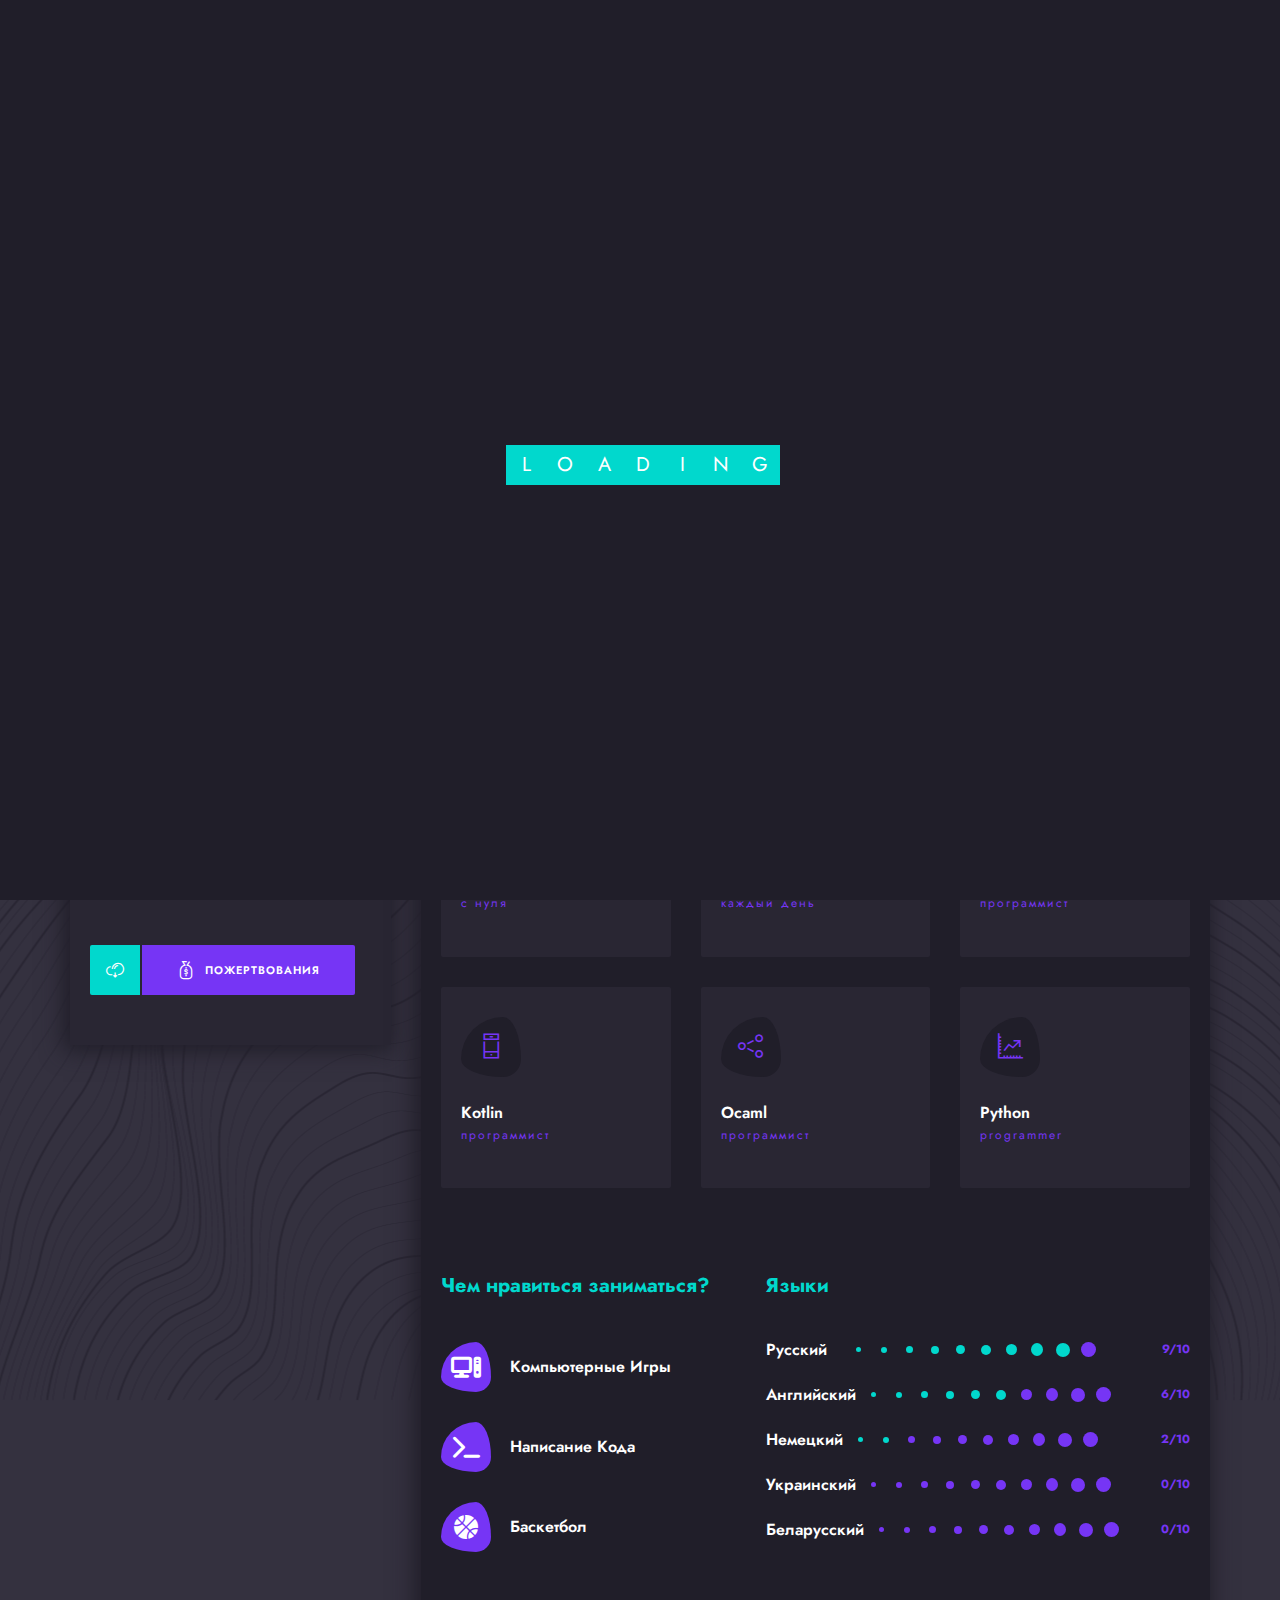
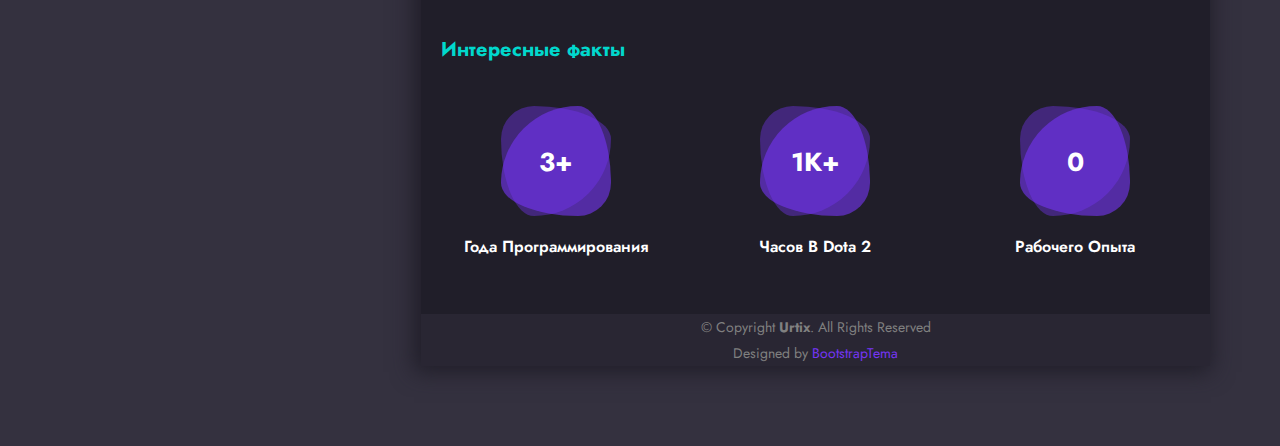
==== index.html @ 2e1987f0 "feat: Russification of the site" ====
<!DOCTYPE html>
<html lang="ru">
    <head>
        <title>Perevalov Efim</title>
        <meta charset="UTF-8">
        <meta name="viewport" content="width=device-width">

        <!-- Start Include All CSS -->
        <link rel="stylesheet" href="assets/css/bootstrap.css"/>
        <link rel="stylesheet" href="assets/css/animate.css"/>
        <link rel="stylesheet" href="assets/css/stroke-gap-icons.css"/>
        <link rel="stylesheet" href="assets/css/all.css"/>
        <link rel="stylesheet" href="assets/css/flaticon.css"/>
        <link rel="stylesheet" href="assets/css/Interest.css">
        <link rel="stylesheet" href="assets/css/owl.carousel.min.css">
        <link rel="stylesheet" href="assets/css/owl.theme.default.min.css">
        <link rel="stylesheet" href="assets/css/lightslider.css">
        <link rel="stylesheet" href="assets/css/jquery.mCustomScrollbar.css">
        
        <link rel="stylesheet" href="assets/css/preset.css"/>
        <link rel="stylesheet" href="assets/css/ignore_for_wp.css"/>
        <link rel="stylesheet" href="assets/css/theme.css"/>
        <link rel="stylesheet" href="assets/css/responsive.css"/>
        <link rel="stylesheet" href="assets/css/light.css"/>
        <!-- End Include All CSS -->

        <!-- Favicon Icon -->
        <link rel="icon"  type="image/png" href="assets/images/favicon.png">
        <!-- Favicon Icon -->
    </head>
    <body class="dark">
        
        <!-- Preloader Start -->
        <div class="preloader">
            <div class="preloader-inner">
                <div class="preloader-box">
                    <div class="letter">L</div>
                    <div class="letter">O</div>
                    <div class="letter">A</div>
                    <div class="letter">D</div>
                    <div class="letter">I</div>
                    <div class="letter">N</div>
                    <div class="letter">G</div>
                </div>
            </div>
        </div>
        <!-- Preloader End -->
        
        <div class="container">
            <div class="row">
                <div class="col-lg-4 profileColumn">
                    <div class="profileSidebar">
                        <div class="psHeader">
                            <svg preserveAspectRatio="none" viewBox="0 0 100 100">
                                <polygon points="0 20, 100 20, 0 100" opacity=".65"></polygon>
                            </svg>
                            <svg class="svg2" preserveAspectRatio="none" viewBox="0 0 100 120">
                                <polygon points="0 20, 100 20, 15 120" opacity=".8"></polygon>
                            </svg>
                            <div class="psContent">
                                <h3>Ефим Перевалов</h3>
                                <span>Программный инженер</span>
                            </div>
                        </div>
                        <div class="psPhoto">
                            <img src="assets/images/home_01/1.jpg" alt=""/>
                            <div class="psSocial">
                                <a href="https://vk.com/zend4m" target="_blank" class="fac"><i class="fa-brands fa-vk"></i></a>
                                <a href="https://t.me/Ze17dan" target="_blank" class="twi"><i class="fa-brands fa-telegram"></i></a>
                                <a href="https://github.com/Urtix" target="_blank" class="dri"><i class="fa-brands fa-github"></i></a>
                            </div>
                        </div>
                        <div class="psSkills">
                            <div class="pssBox" data-count="60">
                                <div class="pssbCount">60.</div>
                                <h5>C</h5>
                                <div class="pssbBars"><div class="pssbBar" style="width: 0%;"></div></div>
                            </div>
                            <div class="pssBox" data-count="70">
                                <div class="pssbCount">75.</div>
                                <h5>Python</h5>
                                <div class="pssbBars"><div class="pssbBar" style="width: 0%;"></div></div>
                            </div>
                            <div class="pssBox" data-count="70">
                                <div class="pssbCount">70.</div>
                                <h5>Kotlin</h5>
                                <div class="pssbBars"><div class="pssbBar" style="width: 0%;"></div></div>
                            </div>
                            <div class="pssBox" data-count="50">
                                <div class="pssbCount">50.</div>
                                <h5>Ocaml</h5>
                                <div class="pssbBars"><div class="pssbBar" style="width: 0%;"></div></div>
                            </div>
                            <div class="pssBox" data-count="100">
                                <div class="pssbCount">100.</div>
                                <h5>HTML</h5>
                                <div class="pssbBars"><div class="pssbBar" style="width: 0%;"></div></div>
                            </div>
                            <div class="pssBox" data-count="80">
                                <div class="pssbCount">80.</div>
                                <h5>CSS</h5>
                                <div class="pssbBars"><div class="pssbBar" style="width: 0%;"></div></div>
                            </div>
                            <div class="pssBox" data-count="20">
                                <div class="pssbCount">20.</div>
                                <h5>Scala</h5>
                                <div class="pssbBars"><div class="pssbBar" style="width: 0%;"></div></div>
                            </div>
                        </div>
                        <div class="psFooter">
                            <a href="javascript:void(0);" class="btt_btn only_icon btt_reverse"><span><i class="icon icon-DownloadCloud"></i></span></a>
                            <a href="javascript:void(0);" class="btt_btn contact_me"><span><i class="icon icon-Bag"></i>пожертвования</span></a>
                        </div>
                    </div>
                </div>
                <div class="col-lg-8 contentColumn" id="tabContainer">
                    <header class="header clearfix">
                        <a href="javascript:void(0)" class="menu_btn"><i class="icofont-navigation-menu"></i>Меню</a>
                        <nav class="mainMenu">
                            <ul class="clearfix" id="mainTab">
                                <li class="active"><a href="#home"><i class="icon icon-House"></i><span>Главная</span></a></li>
                                <li><a href="#portfolio"><i class="icon icon-Bulb"></i><span>Портфолио</span></a></li>
                                <li><a href="#contact"><i class="icon icon-Imbox"></i><span>Контакты</span></a></li>
                            </ul>
                        </nav>
                    </header>
					<div class="sidebarOverlay"></div>
                    <div class="bodyContent" id="home">
                        <div class="pageCointainer">
                            <section class="comonSection aboutSection">
                                <div class="container-fluid">
                                    <div class="row">
                                        <div class="col-lg-12">
                                            <h2 class="sectionTitle">Информация обо мне</h2>
                                        </div>
                                    </div>
                                    <div class="row">
                                        <div class="col-lg-12">
                                            <div class="row">
                                                <div class="col-lg-6">
                                                    <div class="icon_box_01">
                                                        <i class="icon icon-User"></i>
                                                        <h3>Антропоним</h3>
                                                        <p>Перевалов Ефим</p>
                                                    </div>
                                                </div>
                                                <div class="col-lg-6">
                                                    <div class="icon_box_01">
                                                        <i class="icon icon-Calculator"></i>
                                                        <h3>Дата рождения</h3>
                                                        <p>30.07.2004</p>
                                                    </div>
                                                </div>
                                                <div class="col-lg-6">
                                                    <div class="icon_box_01">
                                                        <i class="icon icon-Mail"></i>
                                                        <h3>Студенческий email адрес</h3>
                                                        <p>st105969@student.spbu.ru</p>
                                                    </div>
                                                </div>
                                                <div class="col-lg-6">
                                                    <div class="icon_box_01">
                                                        <i class="icon icon-Phone"></i>
                                                        <h3>Номер телефона</h3>
                                                        <p>+79003906046</p>
                                                    </div>
                                                </div>
                                            </div>
                                        </div>
                                    </div>
                                    <div class="row mt30">
                                        <div class="col-lg-12">
                                            <h2 class="sectionTitle mb22">Краткая биография</h2>
                                        </div>
                                    </div>
                                    <div class="row">
                                        <div class="abContent">
                                            <p>
                                                Я начал программировать еще в школе. В то время изучил только основы python. Затем я поступил в Санкт-Петербургский государственный университет и начал глубже погружаться в программирование. Благодаря этому я изучил алгоритмы и структуры данных, а также несколько языков программирования. В настоящее время я работаю над интерпретатором для языка F#.</p>
                                        </div>
                                    </div>
                                    <div class="row mt52">
                                        <div class="col-lg-12">
                                            <h2 class="sectionTitle">Чем я занимаюсь?</h2>
                                        </div>
                                    </div>
                                    <div class="row itemMb30">
                                        <div class="col-lg-4">
                                            <div class="icon_box_02">
                                                <div class="i_div">
                                                    <i class="icon icon-Settings"></i>
                                                </div>
                                                <h3><a href="javascript:void(0);">Web Development</a></h3>
                                                <h5>с нуля</h5>
                                            </div>
                                        </div>
                                        <div class="col-lg-4">
                                            <div class="icon_box_02">
                                                <div class="i_div">
                                                    <i class="icon icon-Pen"></i>
                                                </div>
                                                <h3><a href="javascript:void(0);">Учусь</a></h3>
                                                <h5>каждый день</h5>
                                            </div>
                                        </div>
                                        <div class="col-lg-4">
                                            <div class="icon_box_02">
                                                <div class="i_div">
                                                    <i class="icon icon-Layers"></i>
                                                </div>
                                                <h3><a href="javascript:void(0);">C</a></h3>
                                                <h5>программист</h5>
                                            </div>
                                        </div>
                                        <div class="col-lg-4">
                                            <div class="icon_box_02">
                                                <div class="i_div">
                                                    <i class="icon icon-Phone"></i>
                                                </div>
                                                <h3><a href="javascript:void(0);">Kotlin</a></h3>
                                                <h5>программист</h5>
                                            </div>
                                        </div>
                                        <div class="col-lg-4">
                                            <div class="icon_box_02">
                                                <div class="i_div">
                                                    <i class="icon icon-Share"></i>
                                                </div>
                                                <h3><a href="javascript:void(0);">Ocaml</a></h3>
                                                <h5>программист</h5>
                                            </div>
                                        </div>
                                        <div class="col-lg-4">
                                            <div class="icon_box_02">
                                                <div class="i_div">
                                                    <i class="icon icon-ChartUp"></i>
                                                </div>
                                                <h3><a href="javascript:void(0);">Python</a></h3>
                                                <h5>programmer</h5>
                                            </div>
                                        </div>
                                    </div>
                                    <div class="row mt60">
                                        <div class="col-lg-5">
                                            <h2 class="sectionTitle">Чем нравиться заниматься?</h2>
                                            <div class="singleInt">
                                                <i class="fa-solid fa-computer"></i>
                                                <h3>Компьютерные игры</h3>
                                            </div>
                                            <div class="singleInt">
                                                <i class="fa-solid fa-terminal"></i>
                                                <h3>Написание кода</h3>
                                            </div>
                                            <div class="singleInt">
                                                <i class="fa-solid fa-basketball"></i>
                                                <h3>Баскетбол</h3>
                                            </div>
                                        </div>
                                        <div class="col-lg-7">
                                            <h2 class="sectionTitle">Языки</h2>
                                            <div class="languageDiv">
                                                <div class="ldInner profLevel9">
                                                    <h5>Русский</h5>
                                                    <span></span><span></span><span></span><span></span><span></span>
                                                    <span></span><span></span><span></span><span></span><span></span>
                                                    <i>9/10</i>
                                                </div>
                                                <div class="ldInner profLevel6">
                                                    <h5>Английский</h5>
                                                    <span></span><span></span><span></span><span></span><span></span>
                                                    <span></span><span></span><span></span><span></span><span></span>
                                                    <i>6/10</i>
                                                </div>
                                                <div class="ldInner profLevel2">
                                                    <h5>Немецкий</h5>
                                                    <span></span><span></span><span></span><span></span><span></span>
                                                    <span></span><span></span><span></span><span></span><span></span>
                                                    <i>2/10</i>
                                                </div>
                                                <div class="ldInner profLevel0">
                                                    <h5>Украинский</h5>
                                                    <span></span><span></span><span></span><span></span><span></span>
                                                    <span></span><span></span><span></span><span></span><span></span>
                                                    <i>0/10</i>
                                                </div>
                                                <div class="ldInner profLevel0">
                                                    <h5>Беларусский</h5>
                                                    <span></span><span></span><span></span><span></span><span></span>
                                                    <span></span><span></span><span></span><span></span><span></span>
                                                    <i>0/10</i>
                                                </div>
                                            </div>
                                        </div>
                                    </div>
                                    <div class="row mt60">
                                        <div class="col-lg-12">
                                            <h2 class="sectionTitle">Интересные факты</h2>
                                        </div>
                                    </div>
                                    <div class="row mb30">
                                        <div class="col-lg-4">
                                            <div class="icon_box_03 text-center hasCounter" data-count="3">
                                                <div class="icon_div">
                                                    <i><span class="counter">3</span>+</i>
                                                </div>
                                                <h5>Года программирования</h5>
                                            </div>
                                        </div>
                                        <div class="col-lg-4">
                                            <div class="icon_box_03 text-center hasCounter" data-count="1">
                                                <div class="icon_div">
                                                    <i><span class="counter">1</span>K+</i>
                                                </div>
                                                <h5>Часов в Dota 2</h5>
                                            </div>
                                        </div>
                                        <div class="col-lg-4">
                                            <div class="icon_box_03 text-center hasCounter" data-count="0">
                                                <div class="icon_div">
                                                    <i><span class="counter">0</span></i>
                                                </div>
                                                <h5>Рабочего опыта</h5>
                                            </div>
                                        </div>
                                    </div>
                                </div>
                            </section>
                            <footer class="footer">
                                <div class="container-fluid">
                                    <div class="row">
                                        <div class="col-lg-12 text-center">
                                            <div class="copyright">
                                                &copy; Copyright <strong><span>Urtix</span></strong
                                                >. All Rights Reserved
                                            </div>
                                            <div class="credits">
                                                Designed by <a href="https://bootstraptema.ru/">BootstrapTema</a>
                                            </div>
                                        </div>
                                    </div>
                                </div>
                            </footer>
                        </div>
                    </div>
                    <div class="bodyContent" id="portfolio">
                        <div class="pageCointainer">
                            <section class="comonSection portfolioSection">
                                <div class="container-fluid">
                                    <div class="row">
                                        <div class="col-lg-12">
                                            <h2 class="sectionTitle">Последние проекты</h2>
                                        </div>
                                    </div>
                                    <div class="row" id="Grid">
                                        <div class="col-lg-4 folio_effect mix graphic">
                                            <div class="folio_item">
                                                <a href="https://github.com/Urtix/fp2023" class="folio_item_thumbs">
                                                    <div class="folio_stack">
                                                        <div class="folio_decoration"></div>
                                                        <div class="folio_decoration"></div>
                                                        <div class="folio_decoration"></div>
                                                        <div class="folio_decoration"></div>
                                                        <div class="folio_img_holder">
                                                            <img class="folio_img" src="assets/images/folio/I.jpg" alt="Image">
                                                        </div>
                                                    </div>
                                                </a>
                                                <div class="folio_content">
                                                    <h3 class="folio_title"><a href="https://github.com/Urtix/fp2023">Интерпретатор</a></h3>
                                                </div>
                                            </div>
                                        </div>
                                        <div class="col-lg-4 folio_effect mix dev">
                                            <div class="folio_item">
                                                <a href="https://github.com/Urtix/trees-4" class="folio_item_thumbs">
                                                    <div class="folio_stack">
                                                        <div class="folio_decoration"></div>
                                                        <div class="folio_decoration"></div>
                                                        <div class="folio_decoration"></div>
                                                        <div class="folio_decoration"></div>
                                                        <div class="folio_img_holder">
                                                            <img class="folio_img" src="assets/images/folio/BT.jpg" alt="Image">
                                                        </div>
                                                    </div>
                                                </a>
                                                <div class="folio_content">
                                                    <h3 class="folio_title"><a href="https://github.com/Urtix/trees-4">Бинарные деревья</a></h3>
                                                </div>
                                            </div>
                                        </div>
                                        <div class="col-lg-4 folio_effect mix illustrtopm">
                                            <div class="folio_item">
                                                <a href="https://github.com/Urtix/embox" class="folio_item_thumbs">
                                                    <div class="folio_stack">
                                                        <div class="folio_decoration"></div>
                                                        <div class="folio_decoration"></div>
                                                        <div class="folio_decoration"></div>
                                                        <div class="folio_decoration"></div>
                                                        <div class="folio_img_holder">
                                                            <img class="folio_img" src="assets/images/folio/E.jpg" alt="Image">
                                                        </div>
                                                    </div>
                                                </a>
                                                <div class="folio_content">
                                                    <h3 class="folio_title"><a href="https://github.com/Urtix/embox">Доработка Embox</a></h3>
                                                </div>
                                            </div>
                                        </div>
                                    </div>
                                </div>
                            </section>
                            <footer class="footer">
                                <div class="container-fluid">
                                    <div class="row">
                                        <div class="col-lg-12 text-center">
                                            <div class="copyright">
                                                &copy; Copyright <strong><span>Urtix</span></strong
                                                >. All Rights Reserved
                                            </div>
                                            <div class="credits">
                                                Designed by <a href="https://bootstraptema.ru/">BootstrapTema</a>
                                            </div>
                                        </div>
                                    </div>
                                </div>
                            </footer>
                        </div>
                    </div>
                    
                    <div class="bodyContent" id="contact">
                        <div class="pageCointainer">
                            <section class="comonSection contactSection">
                                <div class="container-fluid">
                                    <div class="row">
                                        <div class="col-lg-12">
                                            <h2 class="sectionTitle">Мои контакты</h2>
                                        </div>
                                    </div>
                                    <div class="row">
                                        <div class="col-lg-6">
                                            <div class="icon_box_01">
                                                <i class="fa-brands fa-google"></i>
                                                <h3>Студенческий email адрес</h3>
                                                <p>st105969@student.spbu.ru</p>
                                            </div>
                                        </div>
                                        <div class="col-lg-6">
                                            <div class="icon_box_01">
                                                <a href="https://t.me/Ze17dan" target="_blank" class="twi"><i class="fa-brands fa-telegram"></i></a>
                                                <h3>Telegram</h3>
                                                <a href="https://t.me/Ze17dan" target="_blank" class="twi"><p>https://t.me/Ze17dan</p></a>
                                            </div>
                                        </div>
                                        <div class="col-lg-6">
                                            <div class="icon_box_01">
                                                <a href="https://vk.com/zend4m" target="_blank" class="fac"><i class="fa-brands fa-vk"></i></a>
                                                <h3>Vk</h3>
                                                <a href="https://vk.com/zend4m" target="_blank" class="fac"><p>https://vk.com/zend4m</p></a>
                                            </div>
                                        </div>
                                        <div class="col-lg-6">
                                            <div class="icon_box_01">
                                                <a href="https://github.com/Urtix" target="_blank" class="dri"><i class="fa-brands fa-github"></i></a>
                                                <h3>Github</h3>
                                                <a href="https://github.com/Urtix" target="_blank" class="dri"><p>https://github.com/Urtix</p></a>
                                            </div>
                                        </div>
                                        <div class="col-lg-6">
                                            <div class="icon_box_01">
                                                <a href="https://steamcommunity.com/profiles/76561198334966931" target="_blank" class="steam"><i class="fa-brands fa-steam"></i></a>
                                                <h3>Steam</h3>
                                                <a href="https://steamcommunity.com/profiles/76561198334966931" target="_blank" class="steam"><p>steam link</p></a>
                                            </div>
                                        </div>
                                        <div class="col-lg-6">
                                            <div class="icon_box_01">
                                                <i class="fa-brands fa-discord"></i>
                                                <h3>Discord</h3>
                                                <p>gabri6613</p>
                                            </div>
                                        </div>
                                    </div>
                                </div>
                            </section>
                            <footer class="footer">
                                <div class="container-fluid">
                                    <div class="row">
                                        <div class="col-lg-12 text-center">
                                            <div class="copyright">
                                                &copy; Copyright <strong><span>Urtix</span></strong
                                                >. All Rights Reserved
                                            </div>
                                            <div class="credits">
                                                Designed by <a href="https://bootstraptema.ru/">BootstrapTema</a>
                                            </div>
                                        </div>
                                    </div>
                                </div>
                            </footer>
                        </div>
                    </div>
                </div>
            </div>
        </div>
        
        <!-- Bact To Top -->
        <a href="javascript:void(0);" id="backtotop"><i class="icon icon-House"></i></a>
        <!-- Bact To Top -->

        <!-- Start Include All JS -->
        <script src="assets/js/jquery.js"></script>
        <script src="assets/js/bootstrap.min.js"></script>
        <script src="assets/js/jquery.appear.js"></script>
        <script src="assets/js/owl.carousel.min.js"></script>
        <script src="assets/js/mixer.js"></script>
        <script src="assets/js/lightslider.min.js"></script>
        <script src="https://maps.google.com/maps/api/js?key=AIzaSyBJtPMZ_LWZKuHTLq5o08KSncQufIhPU3o"></script>
        <script src="assets/js/gmaps.js"></script>
        <script src="assets/js/anime.min.js"></script>
        <script src="assets/js/folio.js"></script>
        <script src="assets/js/jquery.mCustomScrollbar.concat.min.js"></script>
        
        <script src="assets/js/jquery.easytabs.min.js"></script>
        <script src="assets/js/theme.js"></script>
        <!-- End Include All JS -->
    </body>
</html>
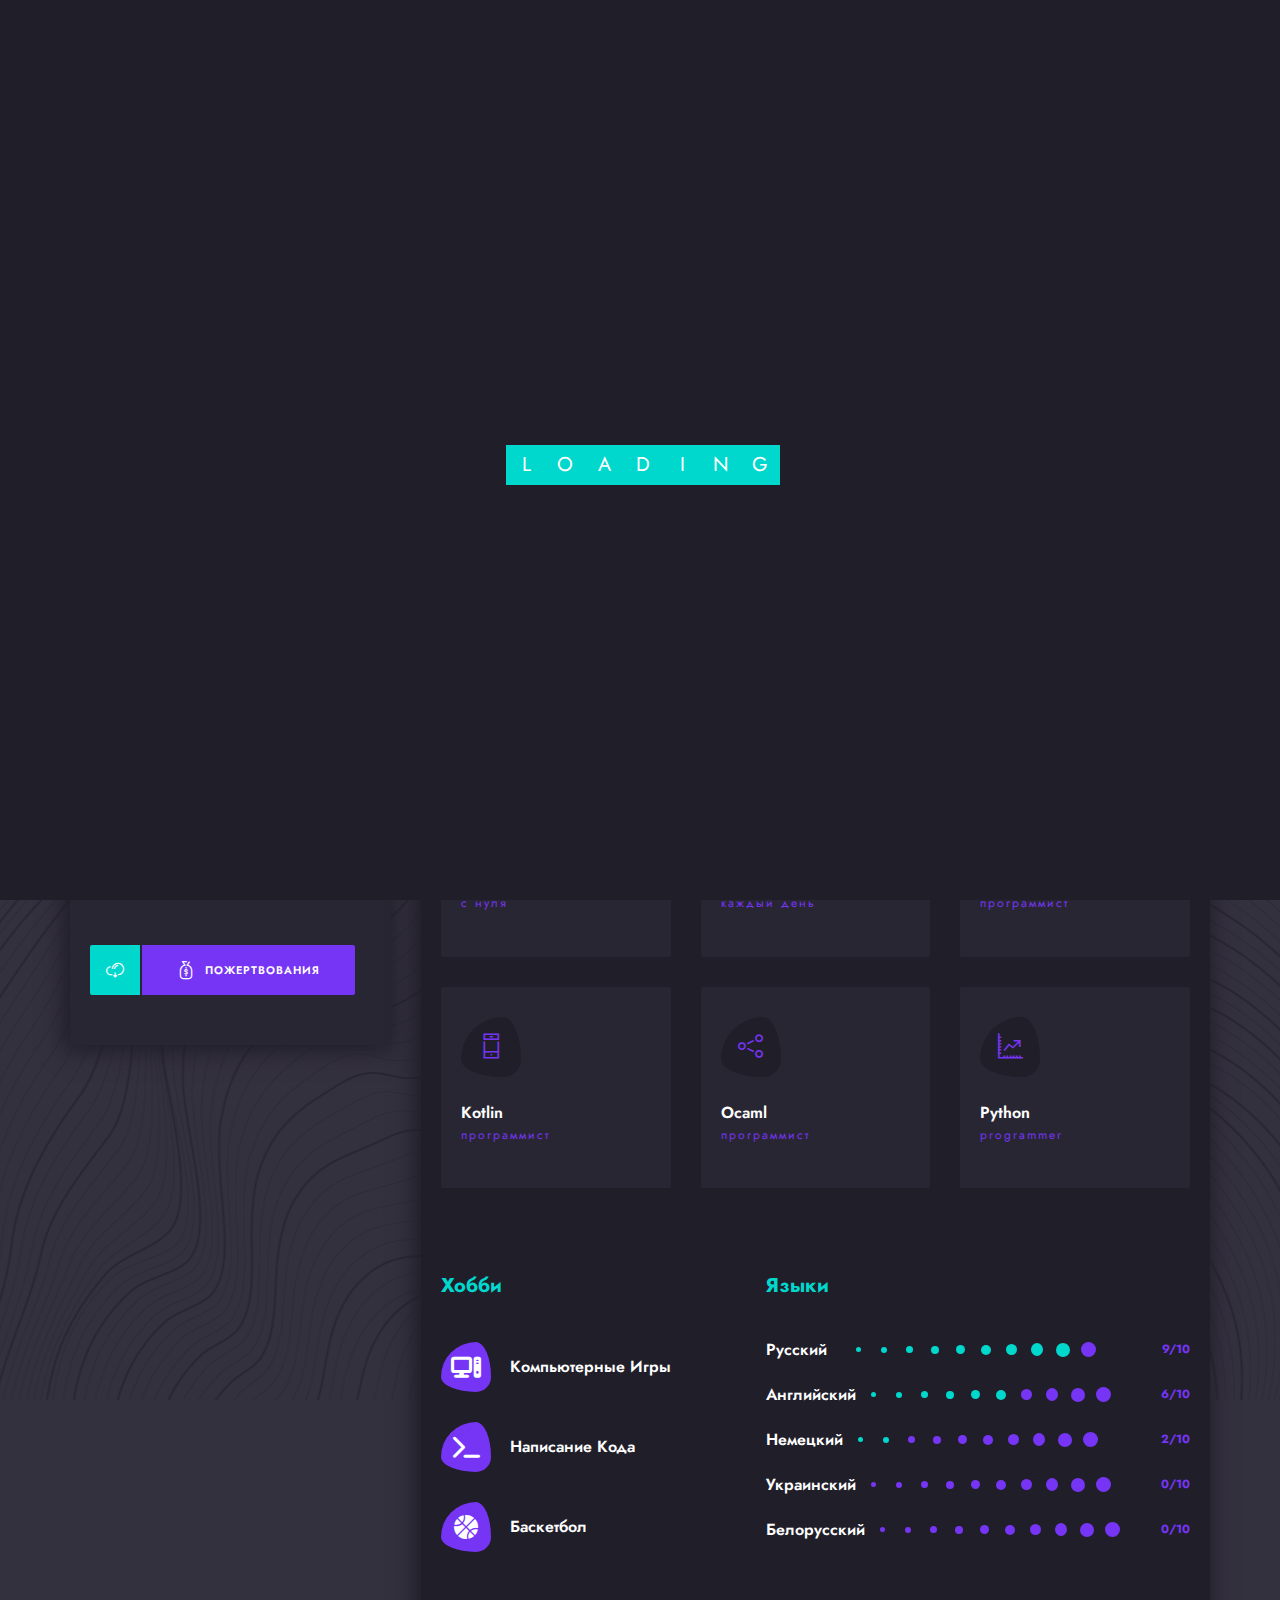
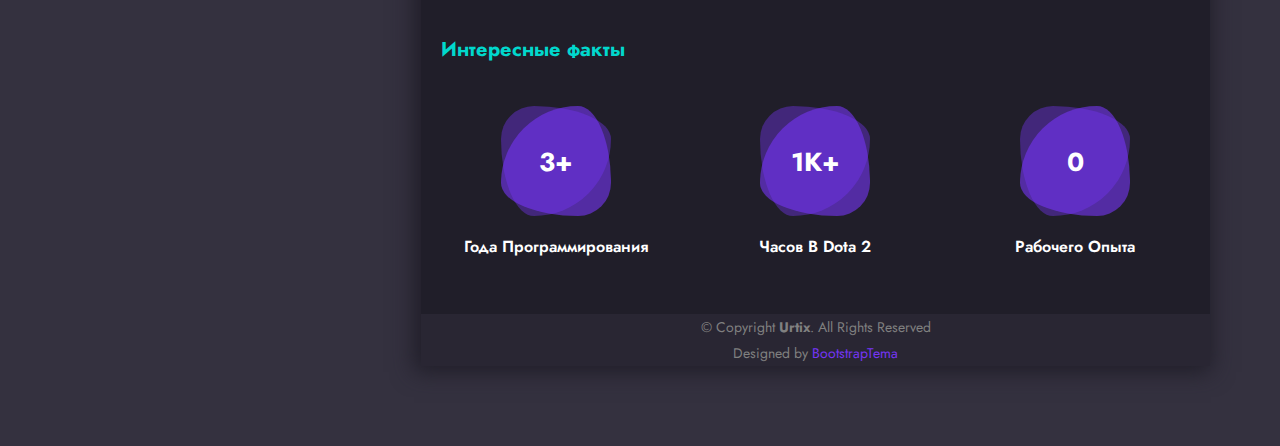
==== commit 012739f6: "rename: Add hobby" ====
--- a/index.html
+++ b/index.html
@@ -242,7 +242,7 @@
                                     </div>
                                     <div class="row mt60">
                                         <div class="col-lg-5">
-                                            <h2 class="sectionTitle">Чем нравиться заниматься?</h2>
+                                            <h2 class="sectionTitle">Хобби</h2>
                                             <div class="singleInt">
                                                 <i class="fa-solid fa-computer"></i>
                                                 <h3>Компьютерные игры</h3>
@@ -284,7 +284,7 @@
                                                     <i>0/10</i>
                                                 </div>
                                                 <div class="ldInner profLevel0">
-                                                    <h5>Беларусский</h5>
+                                                    <h5>Белорусский</h5>
                                                     <span></span><span></span><span></span><span></span><span></span>
                                                     <span></span><span></span><span></span><span></span><span></span>
                                                     <i>0/10</i>
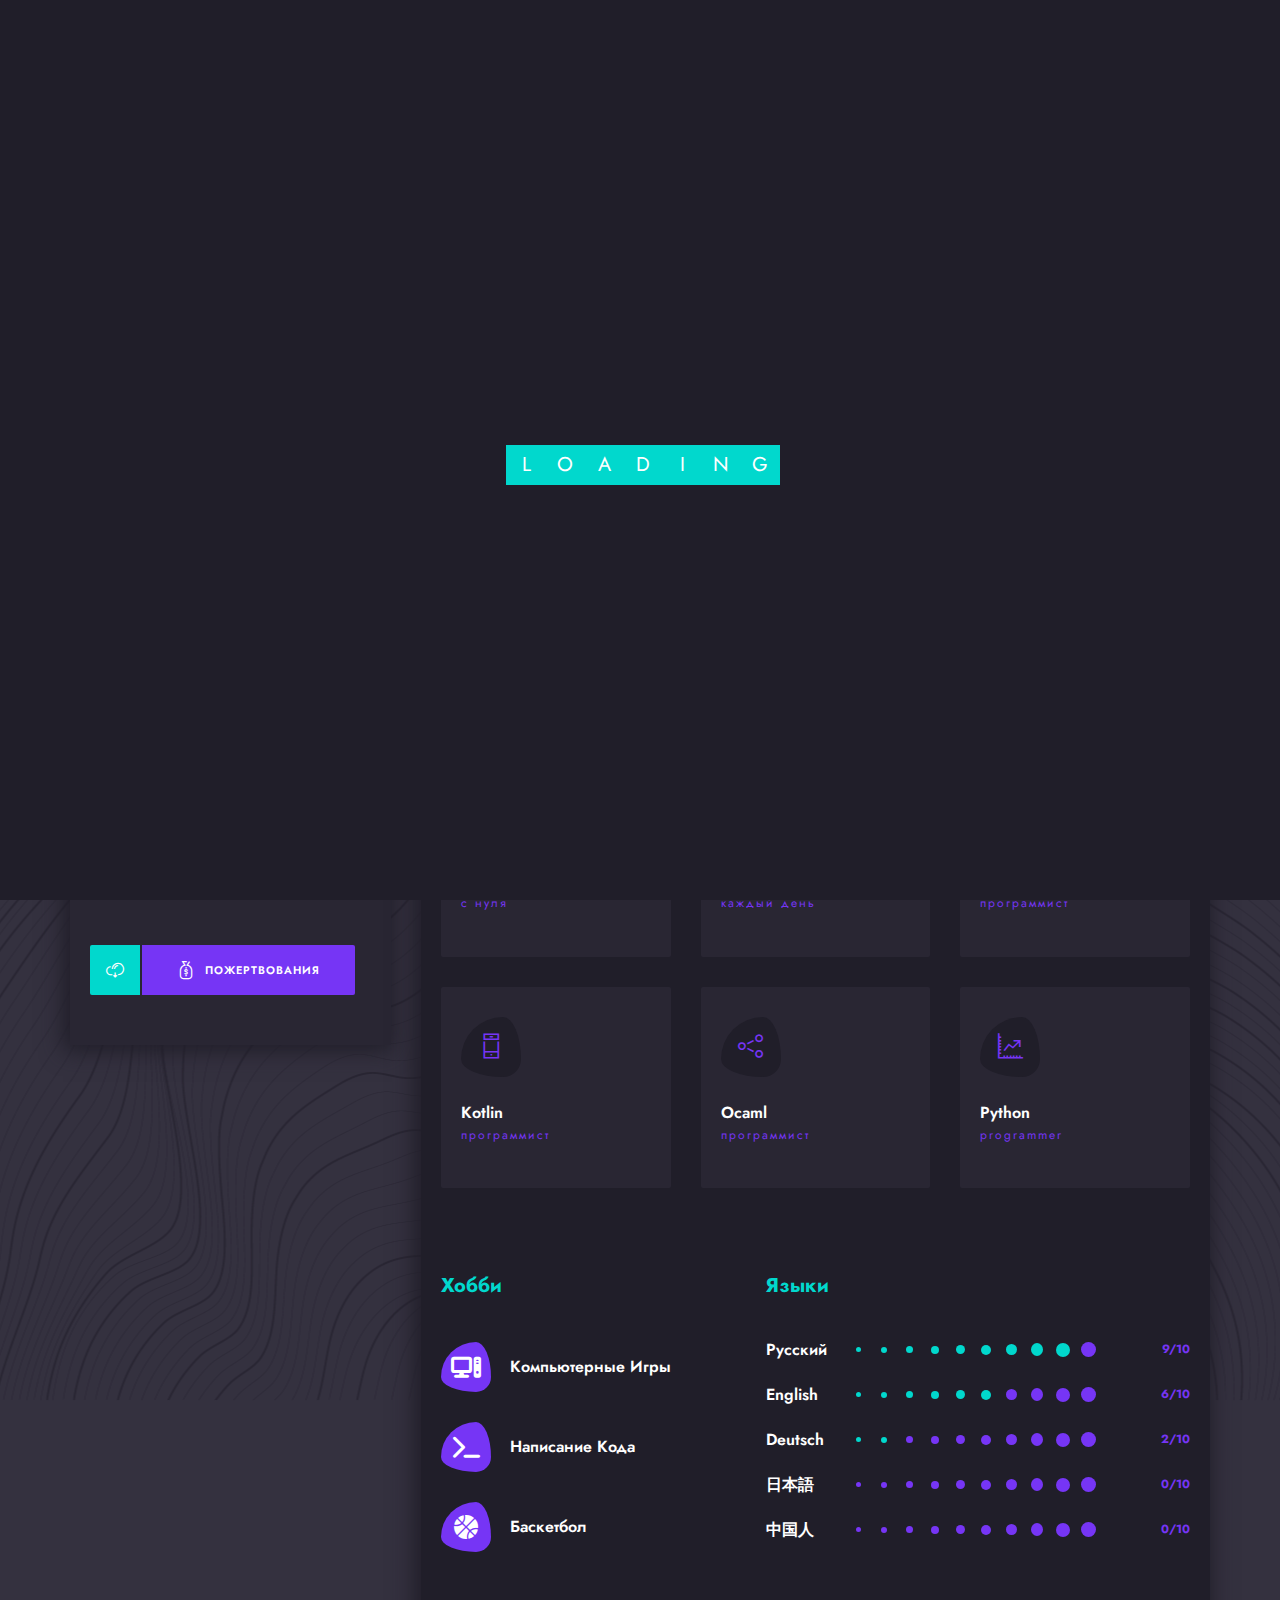
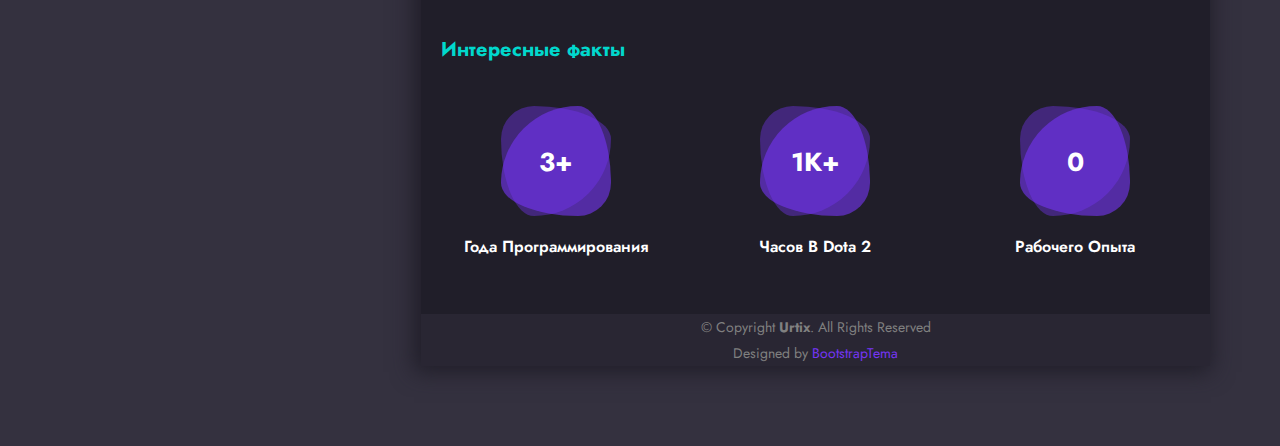
==== commit 6407080f: "fix: Fix language" ====
--- a/index.html
+++ b/index.html
@@ -29,6 +29,22 @@
         <!-- Favicon Icon -->
     </head>
     <body class="dark">
+        <!-- Yandex.Metrika counter -->
+        <script type="text/javascript" >
+            (function(m,e,t,r,i,k,a){m[i]=m[i]||function(){(m[i].a=m[i].a||[]).push(arguments)};
+            m[i].l=1*new Date();
+            for (var j = 0; j < document.scripts.length; j++) {if (document.scripts[j].src === r) { return; }}
+            k=e.createElement(t),a=e.getElementsByTagName(t)[0],k.async=1,k.src=r,a.parentNode.insertBefore(k,a)})
+            (window, document, "script", "https://mc.yandex.ru/metrika/tag.js", "ym");
+        
+            ym(95785827, "init", {
+                clickmap:true,
+                trackLinks:true,
+                accurateTrackBounce:true
+            });
+        </script>
+        <noscript><div><img src="https://mc.yandex.ru/watch/95785827" style="position:absolute; left:-9999px;" alt="" /></div></noscript>
+        <!-- /Yandex.Metrika counter -->
         
         <!-- Preloader Start -->
         <div class="preloader">
@@ -190,7 +206,7 @@
                                                 <div class="i_div">
                                                     <i class="icon icon-Settings"></i>
                                                 </div>
-                                                <h3><a href="javascript:void(0);">Web Development</a></h3>
+                                                <h3>Web Development</h3>
                                                 <h5>с нуля</h5>
                                             </div>
                                         </div>
@@ -199,7 +215,7 @@
                                                 <div class="i_div">
                                                     <i class="icon icon-Pen"></i>
                                                 </div>
-                                                <h3><a href="javascript:void(0);">Учусь</a></h3>
+                                                <h3>Учусь</h3>
                                                 <h5>каждый день</h5>
                                             </div>
                                         </div>
@@ -208,7 +224,7 @@
                                                 <div class="i_div">
                                                     <i class="icon icon-Layers"></i>
                                                 </div>
-                                                <h3><a href="javascript:void(0);">C</a></h3>
+                                                <h3>C</h3>
                                                 <h5>программист</h5>
                                             </div>
                                         </div>
@@ -217,7 +233,7 @@
                                                 <div class="i_div">
                                                     <i class="icon icon-Phone"></i>
                                                 </div>
-                                                <h3><a href="javascript:void(0);">Kotlin</a></h3>
+                                                <h3>Kotlin</h3>
                                                 <h5>программист</h5>
                                             </div>
                                         </div>
@@ -226,7 +242,7 @@
                                                 <div class="i_div">
                                                     <i class="icon icon-Share"></i>
                                                 </div>
-                                                <h3><a href="javascript:void(0);">Ocaml</a></h3>
+                                                <h3>Ocaml</h3>
                                                 <h5>программист</h5>
                                             </div>
                                         </div>
@@ -235,7 +251,7 @@
                                                 <div class="i_div">
                                                     <i class="icon icon-ChartUp"></i>
                                                 </div>
-                                                <h3><a href="javascript:void(0);">Python</a></h3>
+                                                <h3>Python</h3>
                                                 <h5>programmer</h5>
                                             </div>
                                         </div>
@@ -266,25 +282,25 @@
                                                     <i>9/10</i>
                                                 </div>
                                                 <div class="ldInner profLevel6">
-                                                    <h5>Английский</h5>
+                                                    <h5>English</h5>
                                                     <span></span><span></span><span></span><span></span><span></span>
                                                     <span></span><span></span><span></span><span></span><span></span>
                                                     <i>6/10</i>
                                                 </div>
                                                 <div class="ldInner profLevel2">
-                                                    <h5>Немецкий</h5>
+                                                    <h5>Deutsch</h5>
                                                     <span></span><span></span><span></span><span></span><span></span>
                                                     <span></span><span></span><span></span><span></span><span></span>
                                                     <i>2/10</i>
                                                 </div>
                                                 <div class="ldInner profLevel0">
-                                                    <h5>Украинский</h5>
+                                                    <h5>日本語</h5>
                                                     <span></span><span></span><span></span><span></span><span></span>
                                                     <span></span><span></span><span></span><span></span><span></span>
                                                     <i>0/10</i>
                                                 </div>
                                                 <div class="ldInner profLevel0">
-                                                    <h5>Белорусский</h5>
+                                                    <h5>中国人</h5>
                                                     <span></span><span></span><span></span><span></span><span></span>
                                                     <span></span><span></span><span></span><span></span><span></span>
                                                     <i>0/10</i>
@@ -354,7 +370,7 @@
                                     <div class="row" id="Grid">
                                         <div class="col-lg-4 folio_effect mix graphic">
                                             <div class="folio_item">
-                                                <a href="https://github.com/Urtix/fp2023" class="folio_item_thumbs">
+                                                <a href="https://github.com/Urtix/fp2023" target="_blank" class="folio_item_thumbs">
                                                     <div class="folio_stack">
                                                         <div class="folio_decoration"></div>
                                                         <div class="folio_decoration"></div>
@@ -372,7 +388,7 @@
                                         </div>
                                         <div class="col-lg-4 folio_effect mix dev">
                                             <div class="folio_item">
-                                                <a href="https://github.com/Urtix/trees-4" class="folio_item_thumbs">
+                                                <a href="https://github.com/Urtix/trees-4" target="_blank" class="folio_item_thumbs">
                                                     <div class="folio_stack">
                                                         <div class="folio_decoration"></div>
                                                         <div class="folio_decoration"></div>
@@ -390,7 +406,7 @@
                                         </div>
                                         <div class="col-lg-4 folio_effect mix illustrtopm">
                                             <div class="folio_item">
-                                                <a href="https://github.com/Urtix/embox" class="folio_item_thumbs">
+                                                <a href="https://github.com/Urtix/embox" target="_blank" class="folio_item_thumbs">
                                                     <div class="folio_stack">
                                                         <div class="folio_decoration"></div>
                                                         <div class="folio_decoration"></div>
@@ -474,9 +490,9 @@
                                         </div>
                                         <div class="col-lg-6">
                                             <div class="icon_box_01">
-                                                <i class="fa-brands fa-discord"></i>
+                                                <a href="https://discordapp.com/users/312201978178568192" target="_blank" class="steam"><i class="fa-brands fa-discord"></i></a>
                                                 <h3>Discord</h3>
-                                                <p>gabri6613</p>
+                                                <a href="https://discordapp.com/users/312201978178568192" target="_blank" class="steam"><p>discord link</p></a>
                                             </div>
                                         </div>
                                     </div>
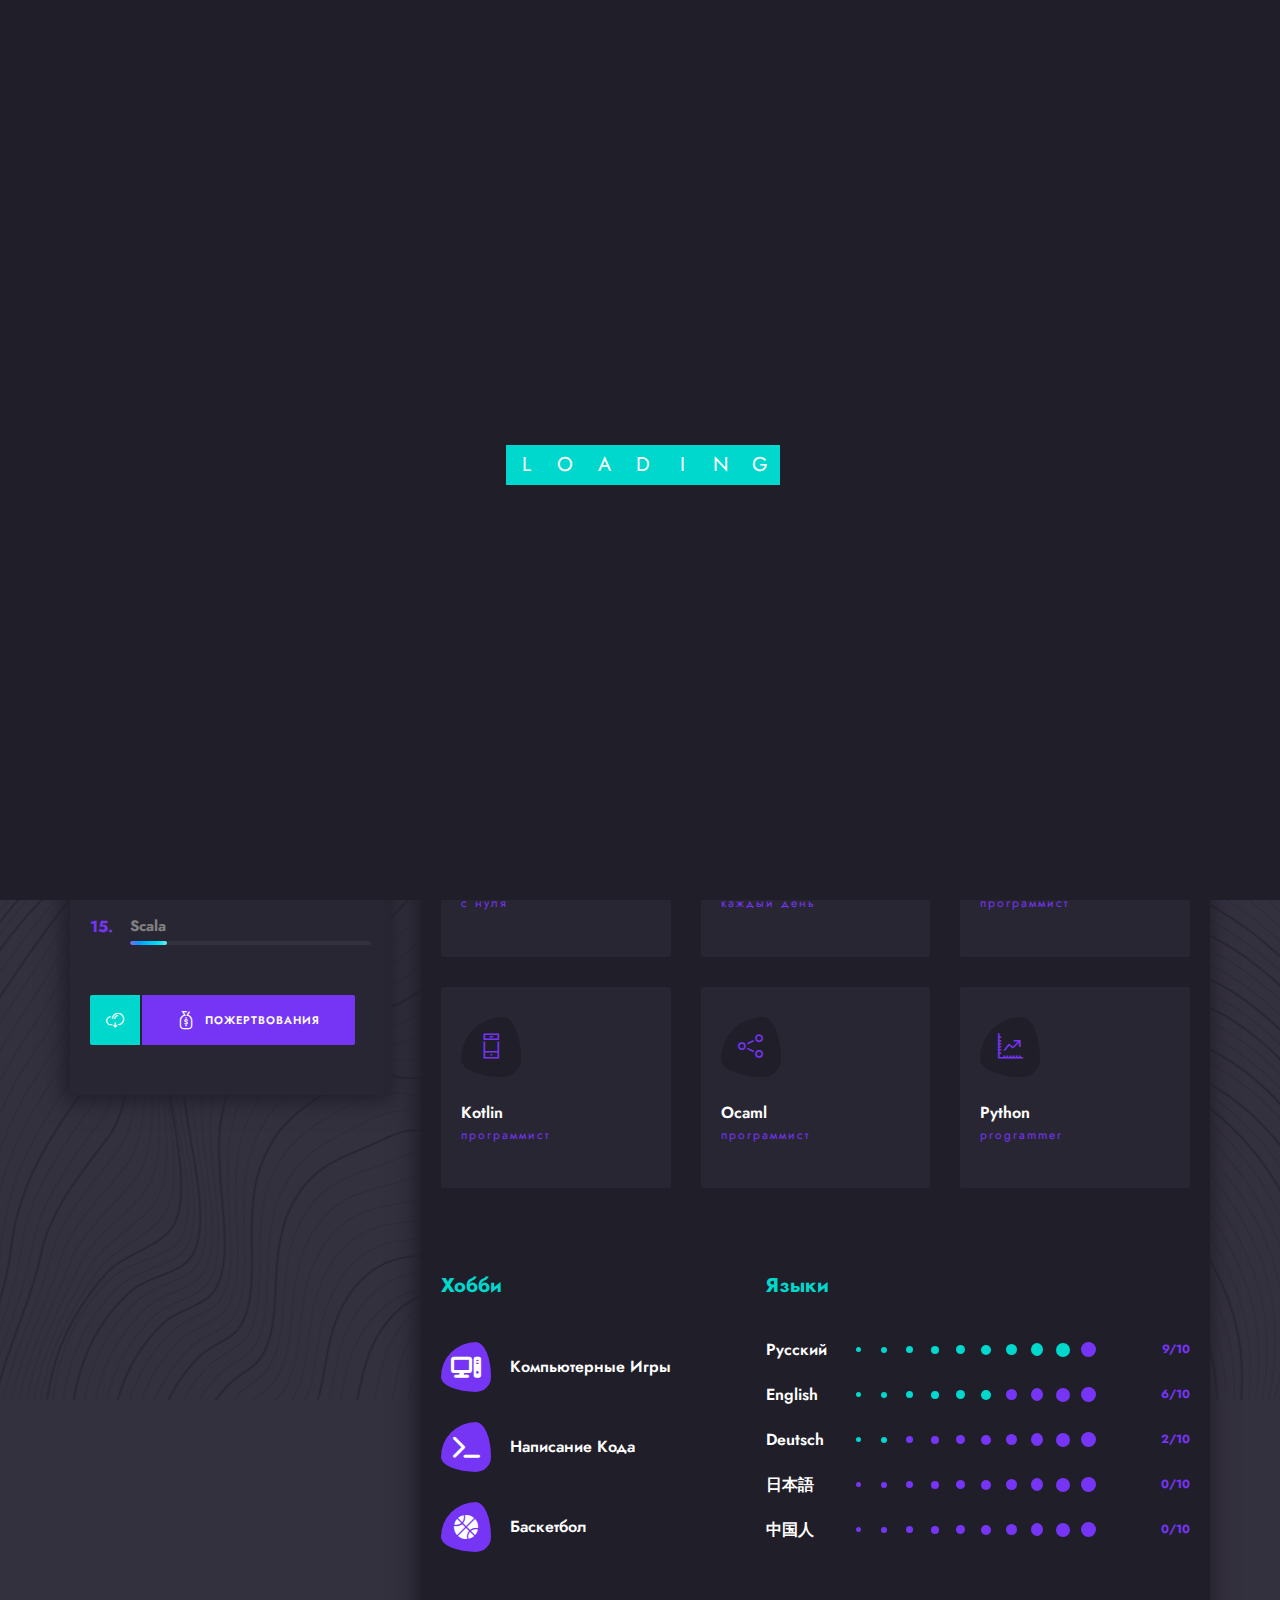
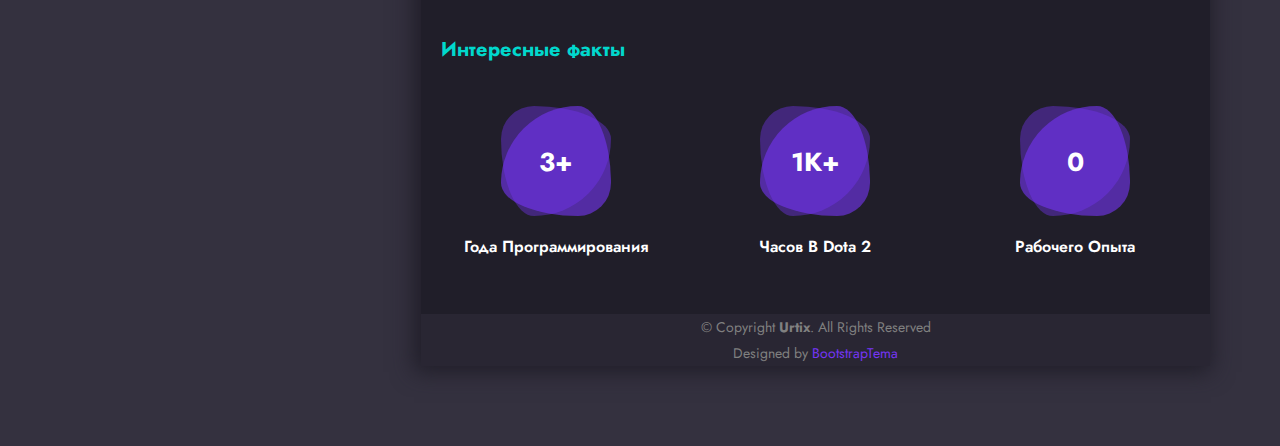
==== commit 52fcffcc: "feat: Update program language" ====
--- a/index.html
+++ b/index.html
@@ -93,7 +93,7 @@
                                 <div class="pssbBars"><div class="pssbBar" style="width: 0%;"></div></div>
                             </div>
                             <div class="pssBox" data-count="70">
-                                <div class="pssbCount">75.</div>
+                                <div class="pssbCount">70.</div>
                                 <h5>Python</h5>
                                 <div class="pssbBars"><div class="pssbBar" style="width: 0%;"></div></div>
                             </div>
@@ -102,8 +102,13 @@
                                 <h5>Kotlin</h5>
                                 <div class="pssbBars"><div class="pssbBar" style="width: 0%;"></div></div>
                             </div>
+                            <div class="pssBox" data-count="60">
+                                <div class="pssbCount">60.</div>
+                                <h5>Java</h5>
+                                <div class="pssbBars"><div class="pssbBar" style="width: 0%;"></div></div>
+                            </div>
                             <div class="pssBox" data-count="50">
-                                <div class="pssbCount">50.</div>
+                                <div class="pssbCount">60.</div>
                                 <h5>Ocaml</h5>
                                 <div class="pssbBars"><div class="pssbBar" style="width: 0%;"></div></div>
                             </div>
@@ -117,8 +122,8 @@
                                 <h5>CSS</h5>
                                 <div class="pssbBars"><div class="pssbBar" style="width: 0%;"></div></div>
                             </div>
-                            <div class="pssBox" data-count="20">
-                                <div class="pssbCount">20.</div>
+                            <div class="pssBox" data-count="50">
+                                <div class="pssbCount">50.</div>
                                 <h5>Scala</h5>
                                 <div class="pssbBars"><div class="pssbBar" style="width: 0%;"></div></div>
                             </div>
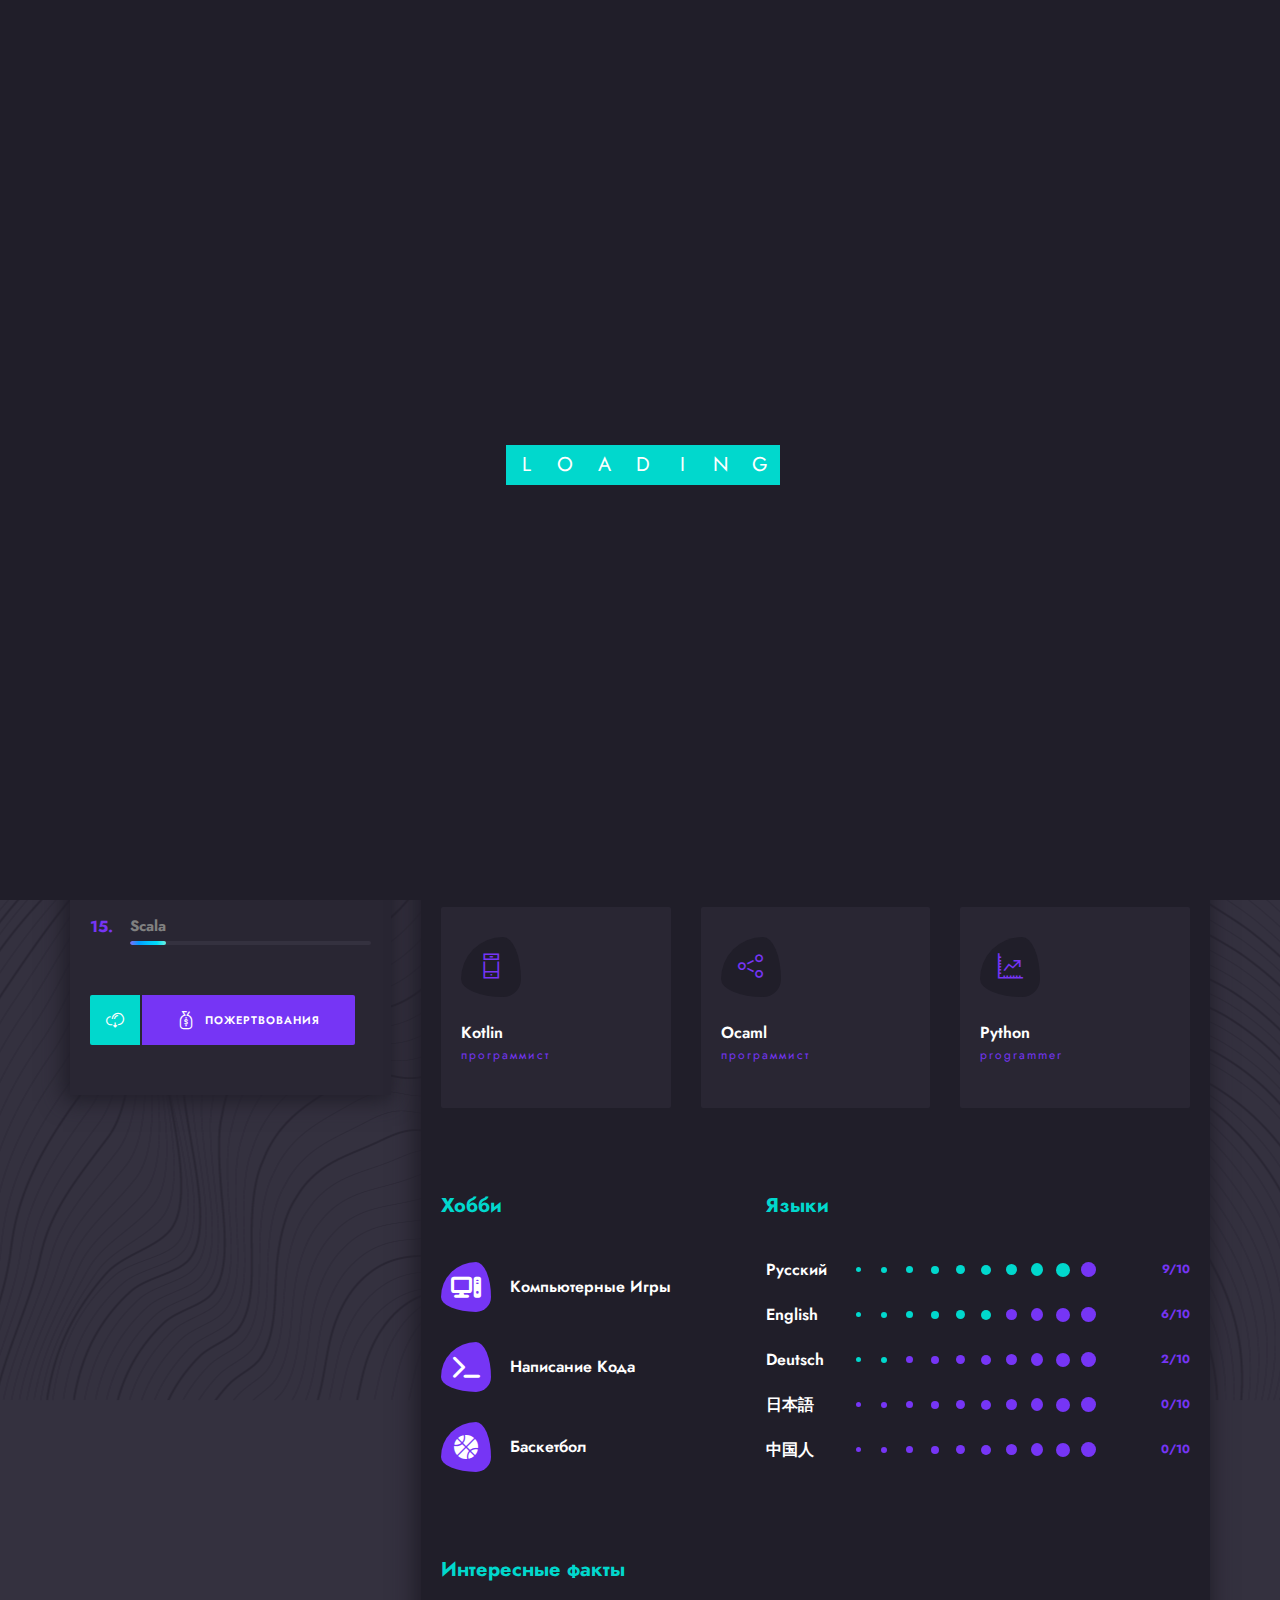
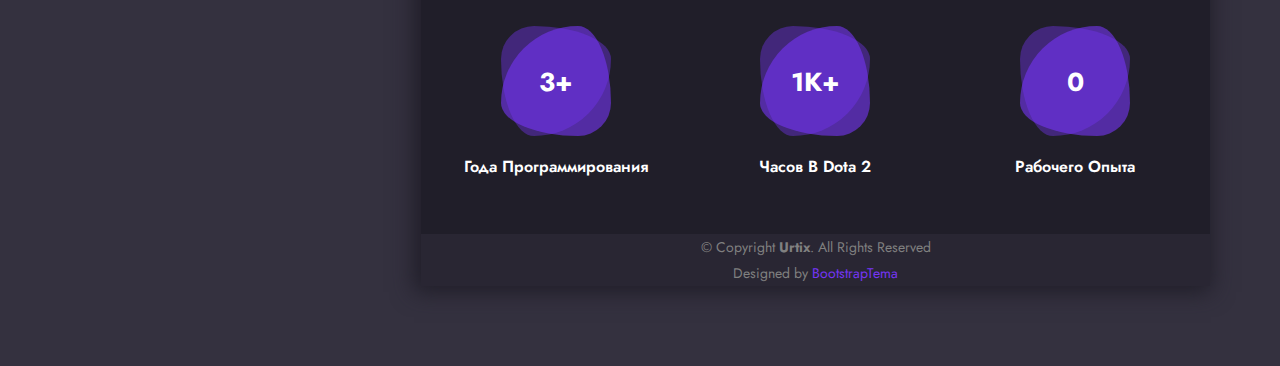
==== commit b4e41dea: "remove: Delete info to me" ====
--- a/index.html
+++ b/index.html
@@ -167,23 +167,9 @@
                                                 </div>
                                                 <div class="col-lg-6">
                                                     <div class="icon_box_01">
-                                                        <i class="icon icon-Calculator"></i>
-                                                        <h3>Дата рождения</h3>
-                                                        <p>30.07.2004</p>
-                                                    </div>
-                                                </div>
-                                                <div class="col-lg-6">
-                                                    <div class="icon_box_01">
                                                         <i class="icon icon-Mail"></i>
                                                         <h3>Студенческий email адрес</h3>
                                                         <p>st105969@student.spbu.ru</p>
-                                                    </div>
-                                                </div>
-                                                <div class="col-lg-6">
-                                                    <div class="icon_box_01">
-                                                        <i class="icon icon-Phone"></i>
-                                                        <h3>Номер телефона</h3>
-                                                        <p>+79003906046</p>
                                                     </div>
                                                 </div>
                                             </div>
